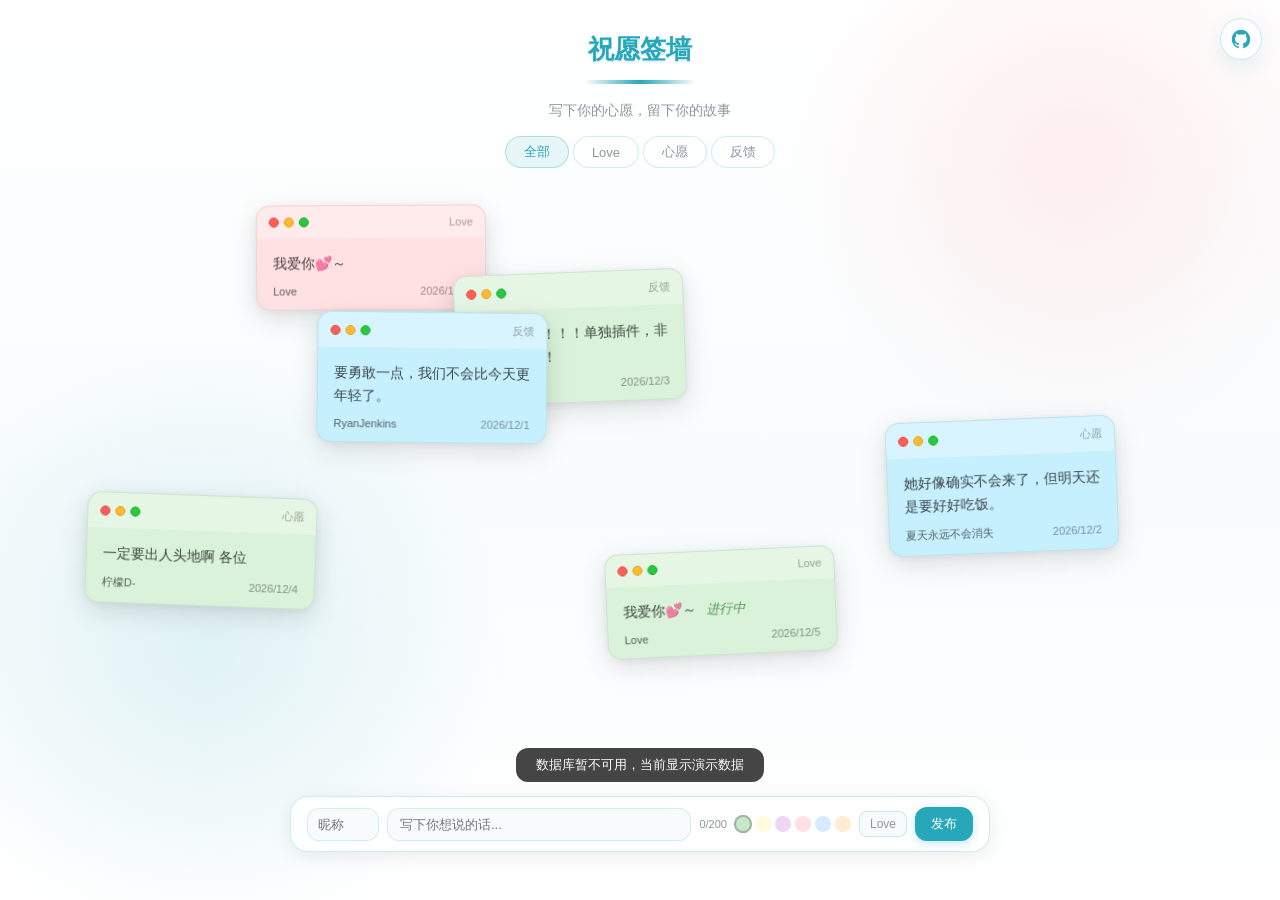
==== index.html @ f89e7c81 "improve docs and add source link" ====
<!DOCTYPE html>
<html lang="zh-CN">
<head>
  <meta charset="UTF-8">
  <meta name="viewport" content="width=device-width, initial-scale=1.0">
  <title>便签墙</title>
  <link rel="stylesheet" href="./styles.css">
</head>
<body>
  <a class="source-link" href="https://github.com/atangccc/Serenity-Grace" target="_blank" rel="noopener noreferrer" aria-label="查看参考源码 Serenity-Grace">
    <svg viewBox="0 0 24 24" aria-hidden="true">
      <path d="M12 2C6.48 2 2 6.58 2 12.25c0 4.52 2.87 8.35 6.84 9.71.5.1.68-.22.68-.49v-1.72c-2.78.62-3.37-1.37-3.37-1.37-.45-1.19-1.11-1.5-1.11-1.5-.91-.64.07-.63.07-.63 1.01.07 1.54 1.06 1.54 1.06.89 1.57 2.34 1.12 2.91.86.09-.67.35-1.12.63-1.38-2.22-.26-4.56-1.14-4.56-5.06 0-1.12.39-2.03 1.03-2.75-.1-.26-.45-1.31.1-2.72 0 0 .84-.28 2.75 1.05A9.33 9.33 0 0 1 12 6.96c.85 0 1.7.12 2.5.35 1.9-1.33 2.74-1.05 2.74-1.05.55 1.41.2 2.46.1 2.72.64.72 1.03 1.63 1.03 2.75 0 3.93-2.34 4.79-4.57 5.05.36.32.68.94.68 1.9v2.79c0 .27.18.59.69.49A10.13 10.13 0 0 0 22 12.25C22 6.58 17.52 2 12 2Z"/>
    </svg>
  </a>

  <main class="container">
    <header class="page-header">
      <h1 class="page-title">祝愿签墙</h1>
      <p class="page-desc">写下你的心愿，留下你的故事</p>
    </header>

    <div class="wish-tabs" id="wishTabs">
      <button class="wish-tab active" type="button" data-filter="all">全部</button>
      <button class="wish-tab" type="button" data-filter="love">Love</button>
      <button class="wish-tab" type="button" data-filter="wish">心愿</button>
      <button class="wish-tab" type="button" data-filter="feedback">反馈</button>
    </div>

    <section class="wish-board" id="wishBoard" aria-live="polite">
      <div class="wish-empty" id="wishEmpty">
        <h3>暂无便签</h3>
        <p>来贴第一张便签吧。</p>
      </div>
    </section>
  </main>

  <div class="wish-input-bar" id="wishInputBar">
    <input type="text" class="wish-input-nick" id="wishNick" placeholder="昵称" maxlength="20">
    <input type="text" class="wish-input-content" id="wishContent" placeholder="写下你想说的话..." maxlength="200">
    <span class="wish-char-counter" id="wishCharCounter">0/200</span>
    <div class="wish-colors" id="wishColorPicker" aria-label="颜色">
      <button class="wish-color-dot active" type="button" data-color="green" style="background:#c8e6c9" aria-label="绿色"></button>
      <button class="wish-color-dot" type="button" data-color="yellow" style="background:#fff9c4" aria-label="黄色"></button>
      <button class="wish-color-dot" type="button" data-color="purple" style="background:#e1bee7" aria-label="紫色"></button>
      <button class="wish-color-dot" type="button" data-color="pink" style="background:#ffcdd2" aria-label="粉色"></button>
      <button class="wish-color-dot" type="button" data-color="blue" style="background:#bbdefb" aria-label="蓝色"></button>
      <button class="wish-color-dot" type="button" data-color="orange" style="background:#ffe0b2" aria-label="橙色"></button>
    </div>
    <button class="wish-type-btn" id="wishTypeToggle" type="button">Love</button>
    <button class="wish-btn wish-btn-submit" id="wishSubmitBtn" type="button">发布</button>
  </div>

  <template id="wishCardTemplate">
    <article class="wish-card">
      <div class="wish-card-header">
        <div class="wish-dots">
          <span class="wish-dot red"></span>
          <span class="wish-dot yellow"></span>
          <span class="wish-dot green"></span>
        </div>
        <span class="wish-card-label"></span>
      </div>
      <div class="wish-card-body">
        <span class="wish-card-content"></span>
        <em class="wish-status-text"></em>
      </div>
      <div class="wish-card-done-note"></div>
      <img class="wish-card-done-img" alt="" loading="lazy">
      <div class="wish-card-ai"></div>
      <div class="wish-card-footer">
        <span class="wish-card-nick"></span>
        <span class="wish-card-date"></span>
      </div>
    </article>
  </template>

  <div class="wish-toast" id="wishToast"></div>
  <script src="./script.js"></script>
</body>
</html>
---- styles.css ----
:root {
  --header-height: 0px;
  --color-bg: #fff;
  --color-bg-soft: #f8fbfc;
  --color-bg-mute: #eef7f9;
  --color-text: #3f4b51;
  --color-text-muted: #8d979c;
  --color-border: rgba(42, 170, 188, 0.22);
  --color-accent: #27a8ba;
  --radius-md: 12px;
  --radius-lg: 18px;
  --radius-full: 999px;
  --space-4: 16px;
  --space-5: 20px;
  --space-8: 32px;
  font-family: "Microsoft YaHei", "PingFang SC", "Segoe UI", sans-serif;
}

* {
  box-sizing: border-box;
}

html,
body {
  min-height: 100%;
}

body {
  margin: 0;
  overflow: hidden;
  color: var(--color-text);
  background:
    radial-gradient(circle at 16% 72%, rgba(39, 168, 186, 0.13), transparent 24%),
    radial-gradient(circle at 84% 18%, rgba(255, 205, 210, 0.34), transparent 22%),
    linear-gradient(180deg, #ffffff 0%, #f8fcfd 54%, #ffffff 100%);
}

button,
input {
  font: inherit;
  letter-spacing: 0;
}

button {
  cursor: pointer;
}

.source-link {
  position: fixed;
  top: 18px;
  right: 18px;
  z-index: 120;
  width: 42px;
  height: 42px;
  display: grid;
  place-items: center;
  border: 1px solid rgba(42, 170, 188, 0.24);
  border-radius: 50%;
  background: rgba(255, 255, 255, 0.78);
  color: var(--color-accent);
  box-shadow: 0 8px 22px rgba(39, 168, 186, 0.12);
  backdrop-filter: blur(12px);
  transition: transform 0.2s ease, box-shadow 0.2s ease;
}

.source-link:hover {
  transform: translateY(-2px);
  box-shadow: 0 12px 28px rgba(39, 168, 186, 0.18);
}

.source-link svg {
  width: 22px;
  height: 22px;
  fill: currentColor;
}

.container {
  min-height: 100vh;
  padding-top: var(--space-8);
}

.page-header {
  margin-bottom: var(--space-4);
  text-align: center;
  pointer-events: none;
}

.page-title {
  margin: 0;
  color: var(--color-accent);
  font-size: 26px;
  font-weight: 800;
  line-height: 1.35;
  text-shadow: 0 2px 0 rgba(39, 168, 186, 0.13);
}

.page-title::after {
  content: "";
  display: block;
  width: 112px;
  height: 4px;
  margin: 13px auto 18px;
  border-radius: var(--radius-full);
  background: linear-gradient(90deg, transparent, var(--color-accent), transparent);
}

.page-desc {
  margin: 0;
  color: var(--color-text-muted);
  font-size: 14px;
}

.wish-tabs {
  display: flex;
  justify-content: center;
  gap: 4px;
  margin-bottom: var(--space-5);
  flex-wrap: wrap;
  position: relative;
  z-index: 20;
}

.wish-tab {
  padding: 6px 18px;
  border-radius: var(--radius-full);
  border: 1px solid var(--color-border);
  background: rgba(255, 255, 255, 0.64);
  color: var(--color-text-muted);
  font-size: 13px;
  font-weight: 500;
  transition: all 0.2s;
}

.wish-tab:hover {
  color: var(--color-text);
  background: var(--color-bg-soft);
}

.wish-tab.active {
  color: var(--color-accent);
  background: rgba(39, 168, 186, 0.1);
  border-color: rgba(39, 168, 186, 0.3);
}

.wish-board {
  position: relative;
  width: 100vw;
  height: calc(100vh - 220px);
  min-height: 430px;
  margin-left: calc(50% - 50vw);
  overflow: visible;
}

.wish-empty {
  position: absolute;
  inset: 0;
  display: none;
  flex-direction: column;
  align-items: center;
  justify-content: center;
  color: var(--color-text-muted);
  text-align: center;
  pointer-events: none;
}

.wish-empty h3 {
  margin: 0 0 8px;
  color: var(--color-text);
  font-size: 18px;
}

.wish-empty p {
  margin: 0;
  font-size: 14px;
}

.wish-card {
  --card-w: 230px;
  position: absolute;
  width: var(--card-w);
  border: 1px solid rgba(0, 0, 0, 0.06);
  border-radius: 14px;
  overflow: hidden;
  opacity: 0;
  box-shadow: 0 8px 28px rgba(0, 0, 0, 0.12), 0 2px 8px rgba(0, 0, 0, 0.06);
  transform-origin: center;
  transition: transform 0.35s cubic-bezier(0.25, 0.8, 0.25, 1), box-shadow 0.35s ease, opacity 0.4s ease;
  cursor: default;
  touch-action: none;
}

.wish-card:hover {
  z-index: 9000 !important;
  box-shadow: 0 14px 40px rgba(0, 0, 0, 0.18), 0 4px 12px rgba(0, 0, 0, 0.08);
}

.wish-card.dragging {
  z-index: 10000 !important;
  cursor: grabbing;
  transition: none;
  box-shadow: 0 22px 50px rgba(0, 0, 0, 0.25), 0 6px 16px rgba(0, 0, 0, 0.12);
}

@keyframes wishCardIn {
  from {
    opacity: 0;
    transform: scale(0.85) rotate(0deg);
  }

  to {
    opacity: 1;
  }
}

.wish-card-header {
  display: flex;
  align-items: center;
  padding: 10px 12px;
  background: rgba(255, 255, 255, 0.3);
  cursor: grab;
  user-select: none;
}

.wish-card.dragging .wish-card-header {
  cursor: grabbing;
}

.wish-dots {
  display: flex;
  gap: 5px;
}

.wish-dot {
  width: 10px;
  height: 10px;
  border-radius: 50%;
  border: 1px solid rgba(0, 0, 0, 0.08);
}

.wish-dot.red {
  background: #ff5f57;
  border-color: #e0443e;
}

.wish-dot.yellow {
  background: #febb2e;
  border-color: #dea123;
}

.wish-dot.green {
  background: #28c840;
  border-color: #1aab2c;
}

.wish-card-label {
  margin-left: auto;
  color: rgba(0, 0, 0, 0.35);
  font-size: 11px;
  font-weight: 500;
}

.wish-card-body {
  padding: 14px 16px 10px;
  color: rgba(0, 0, 0, 0.72);
  font-size: 14px;
  line-height: 1.65;
  word-break: break-word;
}

.wish-status-text {
  margin-left: 6px;
  color: var(--tag-color, #2e7d32);
  font-size: 13px;
  font-style: italic;
  font-weight: 500;
  letter-spacing: 0.02em;
  opacity: 0.78;
  white-space: nowrap;
}

.wish-status-text:empty {
  display: none;
}

.wish-card-done-note {
  display: none;
  margin: 4px 16px 8px;
  color: rgba(0, 0, 0, 0.55);
  font-size: 12px;
  font-style: italic;
}

.wish-card-done-note:not(:empty) {
  display: block;
}

.wish-card-done-img {
  display: none;
  width: calc(100% - 32px);
  max-height: 140px;
  margin: 6px 16px 0;
  border-radius: 8px;
  object-fit: cover;
}

.wish-card.has-image .wish-card-done-img {
  display: block;
}

.wish-card-ai {
  display: none;
  margin: 6px 16px 10px;
  padding-top: 8px;
  border-top: 1px solid rgba(0, 0, 0, 0.05);
  color: rgba(0, 0, 0, 0.55);
  font-size: 12px;
  font-style: italic;
  line-height: 1.55;
}

.wish-card-ai:not(:empty) {
  display: block;
}

.wish-card-ai::before {
  content: "AI ";
  color: #c4856a;
  font-size: 10px;
  font-style: normal;
  font-weight: 700;
}

.wish-card-footer {
  display: flex;
  align-items: center;
  justify-content: space-between;
  gap: 12px;
  padding: 0 16px 12px;
  color: rgba(0, 0, 0, 0.4);
  font-size: 11px;
}

.wish-card-nick {
  color: rgba(0, 0, 0, 0.6);
  font-weight: 500;
}

.wish-card[data-color="green"] {
  --tag-color: #2e7d32;
  background: rgb(217, 242, 217);
}

.wish-card[data-color="yellow"] {
  --tag-color: #f57f17;
  background: rgb(249, 247, 217);
}

.wish-card[data-color="purple"] {
  --tag-color: #7b1fa2;
  background: rgb(229, 215, 255);
}

.wish-card[data-color="pink"] {
  --tag-color: #c2185b;
  background: rgb(255, 224, 227);
}

.wish-card[data-color="blue"] {
  --tag-color: #1565c0;
  background: rgb(199, 240, 255);
}

.wish-card[data-color="orange"] {
  --tag-color: #e65100;
  background: rgb(255, 216, 168);
}

.wish-input-bar {
  position: fixed;
  z-index: 100;
  bottom: 48px;
  left: 50%;
  display: flex;
  align-items: center;
  gap: 8px;
  width: calc(100% - 32px);
  max-width: 700px;
  padding: 10px 16px;
  border: 1px solid var(--color-border);
  border-radius: var(--radius-lg);
  background: rgba(255, 255, 255, 0.86);
  box-shadow: 0 4px 20px rgba(0, 0, 0, 0.08);
  transform: translateX(-50%);
  backdrop-filter: blur(14px);
}

.wish-input-bar:focus-within {
  box-shadow: 0 6px 28px rgba(0, 0, 0, 0.12);
}

.wish-input-nick,
.wish-input-content {
  border: 1px solid rgba(42, 170, 188, 0.18);
  border-radius: var(--radius-md);
  outline: none;
  background: var(--color-bg-soft);
  color: var(--color-text);
  font-size: 13px;
  transition: border-color 0.2s;
}

.wish-input-nick {
  width: 72px;
  flex-shrink: 0;
  padding: 8px 10px;
}

.wish-input-content {
  min-width: 0;
  flex: 1;
  padding: 8px 12px;
}

.wish-input-nick:focus,
.wish-input-content:focus {
  border-color: var(--color-accent);
}

.wish-char-counter {
  flex-shrink: 0;
  color: var(--color-text-muted);
  font-size: 11px;
  white-space: nowrap;
}

.wish-colors {
  display: flex;
  flex-shrink: 0;
  gap: 4px;
}

.wish-color-dot {
  width: 16px;
  height: 16px;
  padding: 0;
  border: 2px solid transparent;
  border-radius: 50%;
  opacity: 0.6;
  transition: all 0.2s;
}

.wish-color-dot:hover,
.wish-color-dot.active {
  border-color: rgba(0, 0, 0, 0.2);
  opacity: 1;
  transform: scale(1.15);
}

.wish-type-btn {
  flex-shrink: 0;
  padding: 5px 10px;
  border: 1px solid var(--color-border);
  border-radius: 8px;
  background: var(--color-bg-soft);
  color: var(--color-text-muted);
  font-size: 12px;
  font-weight: 500;
  white-space: nowrap;
  transition: all 0.2s;
}

.wish-type-btn:hover {
  background: var(--color-bg-mute);
}

.wish-btn {
  flex-shrink: 0;
  padding: 8px 16px;
  border: 0;
  border-radius: var(--radius-md);
  color: #fff;
  font-size: 13px;
  font-weight: 500;
  white-space: nowrap;
  transition: all 0.2s;
}

.wish-btn-submit {
  background: var(--color-accent);
  box-shadow: 0 2px 8px rgba(39, 168, 186, 0.3);
}

.wish-btn-submit:hover {
  opacity: 0.85;
  transform: translateY(-1px);
}

.wish-toast {
  position: fixed;
  z-index: 200;
  bottom: 118px;
  left: 50%;
  padding: 8px 20px;
  border-radius: var(--radius-md);
  background: rgba(44, 44, 44, 0.88);
  color: #fff;
  font-size: 13px;
  opacity: 0;
  pointer-events: none;
  transform: translateX(-50%) translateY(10px);
  transition: all 0.35s;
  backdrop-filter: blur(10px);
}

.wish-toast.show {
  opacity: 1;
  transform: translateX(-50%) translateY(0);
}

@media (max-width: 768px) {
  body {
    overflow: auto;
  }

  .container {
    padding-top: 18px;
  }

  .source-link {
    top: 12px;
    right: 12px;
    width: 38px;
    height: 38px;
  }

  .page-title {
    font-size: 22px;
  }

  .wish-board {
    height: calc(100vh - 198px);
    min-height: 360px;
    overflow: hidden;
  }

  .wish-card {
    --card-w: 150px;
  }

  .wish-card-body {
    padding: 8px 10px 6px;
    font-size: 12px;
    line-height: 1.5;
  }

  .wish-card-header {
    padding: 6px 8px;
  }

  .wish-dot {
    width: 7px;
    height: 7px;
  }

  .wish-card-label,
  .wish-card-footer {
    font-size: 9px;
  }

  .wish-card-footer {
    padding: 0 10px 8px;
  }

  .wish-input-bar {
    right: 8px;
    bottom: 8px;
    left: 8px;
    width: auto;
    max-width: none;
    flex-wrap: wrap;
    gap: 6px;
    padding: 8px;
    transform: none;
  }

  .wish-input-nick {
    width: 52px;
    padding: 6px;
    font-size: 11px;
  }

  .wish-input-content {
    padding: 6px 8px;
    font-size: 11px;
  }

  .wish-colors {
    order: 10;
    width: 100%;
    justify-content: center;
  }

  .wish-type-btn,
  .wish-btn {
    padding: 6px 10px;
    font-size: 11px;
  }

}

@media (max-width: 480px) {
  .wish-card {
    --card-w: 124px;
  }

  .wish-card-body {
    padding: 6px 8px 4px;
    font-size: 11px;
  }

  .wish-card-header {
    padding: 5px 6px;
  }

  .wish-dot {
    width: 6px;
    height: 6px;
  }
}
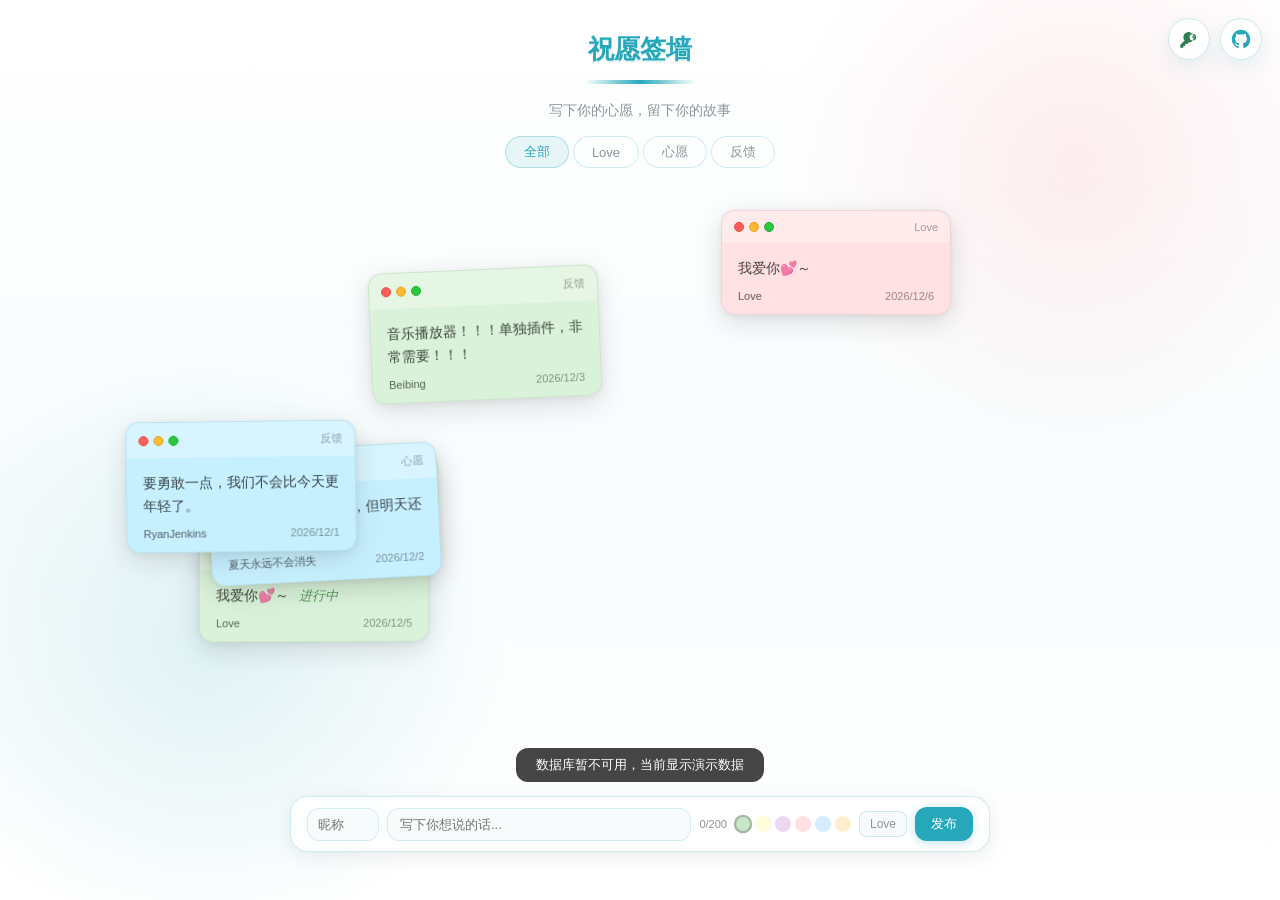
==== commit ddac2037: "align admin style and docs" ====
--- a/index.html
+++ b/index.html
@@ -7,11 +7,18 @@
   <link rel="stylesheet" href="./styles.css">
 </head>
 <body>
-  <a class="source-link" href="https://github.com/atangccc/Serenity-Grace" target="_blank" rel="noopener noreferrer" aria-label="查看参考源码 Serenity-Grace">
-    <svg viewBox="0 0 24 24" aria-hidden="true">
-      <path d="M12 2C6.48 2 2 6.58 2 12.25c0 4.52 2.87 8.35 6.84 9.71.5.1.68-.22.68-.49v-1.72c-2.78.62-3.37-1.37-3.37-1.37-.45-1.19-1.11-1.5-1.11-1.5-.91-.64.07-.63.07-.63 1.01.07 1.54 1.06 1.54 1.06.89 1.57 2.34 1.12 2.91.86.09-.67.35-1.12.63-1.38-2.22-.26-4.56-1.14-4.56-5.06 0-1.12.39-2.03 1.03-2.75-.1-.26-.45-1.31.1-2.72 0 0 .84-.28 2.75 1.05A9.33 9.33 0 0 1 12 6.96c.85 0 1.7.12 2.5.35 1.9-1.33 2.74-1.05 2.74-1.05.55 1.41.2 2.46.1 2.72.64.72 1.03 1.63 1.03 2.75 0 3.93-2.34 4.79-4.57 5.05.36.32.68.94.68 1.9v2.79c0 .27.18.59.69.49A10.13 10.13 0 0 0 22 12.25C22 6.58 17.52 2 12 2Z"/>
-    </svg>
-  </a>
+  <nav class="floating-links" aria-label="页面链接">
+    <a class="floating-link admin-link" href="./admin.html" aria-label="进入后台管理">
+      <svg viewBox="0 0 24 24" aria-hidden="true">
+        <path d="M7.5 14.25a5.75 5.75 0 1 1 4.07 1.68l-1.63 1.63H7.88v2.06H5.82v2.06H2.5v-3.32l5-5Zm8.75-.75a3.5 3.5 0 1 0 0-7 3.5 3.5 0 0 0 0 7Zm1.35-4.85a1.25 1.25 0 1 1-1.77 1.77 1.25 1.25 0 0 1 1.77-1.77Z"/>
+      </svg>
+    </a>
+    <a class="floating-link source-link" href="https://github.com/xiaoyanblog/wishwall2.0" target="_blank" rel="noopener noreferrer" aria-label="查看本项目源码">
+      <svg viewBox="0 0 24 24" aria-hidden="true">
+        <path d="M12 2C6.48 2 2 6.58 2 12.25c0 4.52 2.87 8.35 6.84 9.71.5.1.68-.22.68-.49v-1.72c-2.78.62-3.37-1.37-3.37-1.37-.45-1.19-1.11-1.5-1.11-1.5-.91-.64.07-.63.07-.63 1.01.07 1.54 1.06 1.54 1.06.89 1.57 2.34 1.12 2.91.86.09-.67.35-1.12.63-1.38-2.22-.26-4.56-1.14-4.56-5.06 0-1.12.39-2.03 1.03-2.75-.1-.26-.45-1.31.1-2.72 0 0 .84-.28 2.75 1.05A9.33 9.33 0 0 1 12 6.96c.85 0 1.7.12 2.5.35 1.9-1.33 2.74-1.05 2.74-1.05.55 1.41.2 2.46.1 2.72.64.72 1.03 1.63 1.03 2.75 0 3.93-2.34 4.79-4.57 5.05.36.32.68.94.68 1.9v2.79c0 .27.18.59.69.49A10.13 10.13 0 0 0 22 12.25C22 6.58 17.52 2 12 2Z"/>
+      </svg>
+    </a>
+  </nav>
 
   <main class="container">
     <header class="page-header">
--- a/styles.css
+++ b/styles.css
@@ -45,11 +45,16 @@
   cursor: pointer;
 }
 
-.source-link {
+.floating-links {
   position: fixed;
   top: 18px;
   right: 18px;
   z-index: 120;
+  display: flex;
+  gap: 10px;
+}
+
+.floating-link {
   width: 42px;
   height: 42px;
   display: grid;
@@ -63,15 +68,19 @@
   transition: transform 0.2s ease, box-shadow 0.2s ease;
 }
 
-.source-link:hover {
+.floating-link:hover {
   transform: translateY(-2px);
   box-shadow: 0 12px 28px rgba(39, 168, 186, 0.18);
 }
 
-.source-link svg {
+.floating-link svg {
   width: 22px;
   height: 22px;
   fill: currentColor;
+}
+
+.admin-link {
+  color: #2f7d53;
 }
 
 .container {
@@ -526,9 +535,13 @@
     padding-top: 18px;
   }
 
-  .source-link {
+  .floating-links {
     top: 12px;
     right: 12px;
+    gap: 8px;
+  }
+
+  .floating-link {
     width: 38px;
     height: 38px;
   }
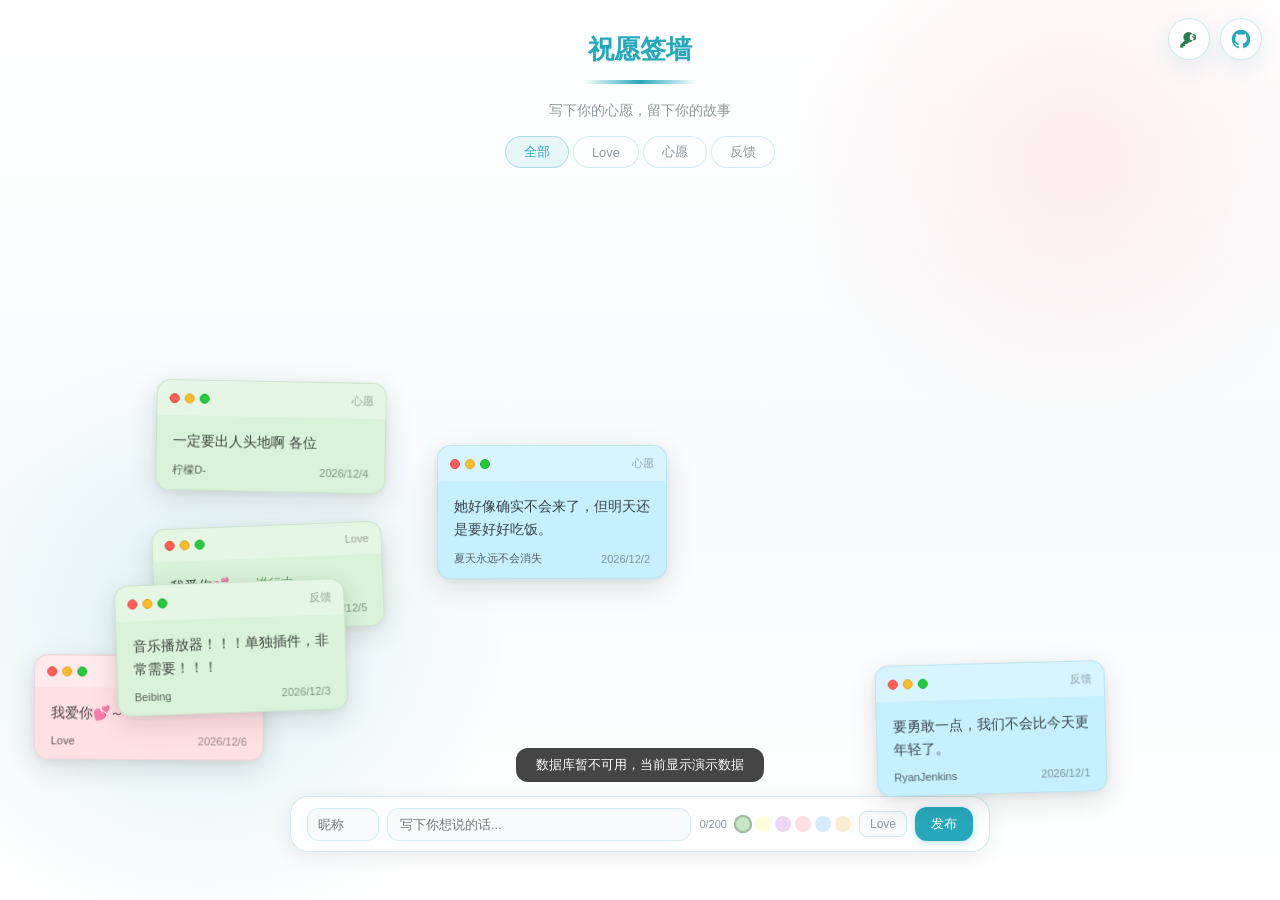
==== commit 1fc9bfdd: "add security management settings" ====
--- a/index.html
+++ b/index.html
@@ -44,6 +44,7 @@
   <div class="wish-input-bar" id="wishInputBar">
     <input type="text" class="wish-input-nick" id="wishNick" placeholder="昵称" maxlength="20">
     <input type="text" class="wish-input-content" id="wishContent" placeholder="写下你想说的话..." maxlength="200">
+    <input type="text" class="wish-captcha-token" id="wishCaptchaToken" placeholder="验证码 Token" autocomplete="off" hidden>
     <span class="wish-char-counter" id="wishCharCounter">0/200</span>
     <div class="wish-colors" id="wishColorPicker" aria-label="颜色">
       <button class="wish-color-dot active" type="button" data-color="green" style="background:#c8e6c9" aria-label="绿色"></button>
@@ -55,6 +56,7 @@
     </div>
     <button class="wish-type-btn" id="wishTypeToggle" type="button">Love</button>
     <button class="wish-btn wish-btn-submit" id="wishSubmitBtn" type="button">发布</button>
+    <p class="wish-security-hint" id="wishSecurityHint" hidden></p>
   </div>
 
   <template id="wishCardTemplate">
--- a/styles.css
+++ b/styles.css
@@ -408,7 +408,8 @@
 }
 
 .wish-input-nick,
-.wish-input-content {
+.wish-input-content,
+.wish-captcha-token {
   border: 1px solid rgba(42, 170, 188, 0.18);
   border-radius: var(--radius-md);
   outline: none;
@@ -430,8 +431,15 @@
   padding: 8px 12px;
 }
 
+.wish-captcha-token {
+  width: 136px;
+  flex-shrink: 0;
+  padding: 8px 10px;
+}
+
 .wish-input-nick:focus,
-.wish-input-content:focus {
+.wish-input-content:focus,
+.wish-captcha-token:focus {
   border-color: var(--color-accent);
 }
 
@@ -502,6 +510,15 @@
 .wish-btn-submit:hover {
   opacity: 0.85;
   transform: translateY(-1px);
+}
+
+.wish-security-hint {
+  order: 20;
+  width: 100%;
+  margin: 0;
+  color: var(--color-text-muted);
+  font-size: 11px;
+  text-align: center;
 }
 
 .wish-toast {
@@ -607,6 +624,12 @@
     font-size: 11px;
   }
 
+  .wish-captcha-token {
+    width: 100%;
+    padding: 6px 8px;
+    font-size: 11px;
+  }
+
   .wish-colors {
     order: 10;
     width: 100%;
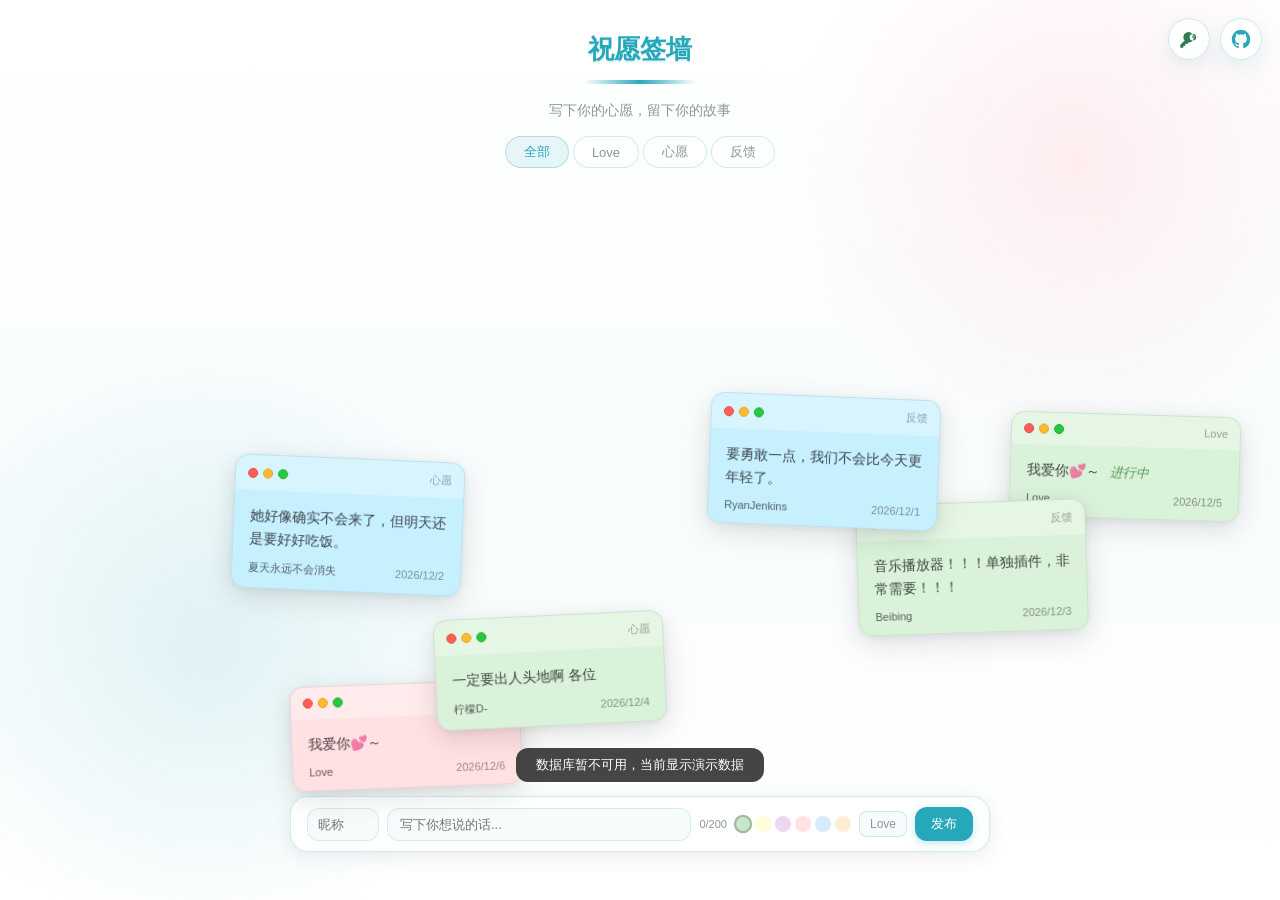
==== commit 109ca0f8: "show hcaptcha on submit" ====
--- a/index.html
+++ b/index.html
@@ -44,7 +44,6 @@
   <div class="wish-input-bar" id="wishInputBar">
     <input type="text" class="wish-input-nick" id="wishNick" placeholder="昵称" maxlength="20">
     <input type="text" class="wish-input-content" id="wishContent" placeholder="写下你想说的话..." maxlength="200">
-    <input type="text" class="wish-captcha-token" id="wishCaptchaToken" placeholder="验证码 Token" autocomplete="off" hidden>
     <span class="wish-char-counter" id="wishCharCounter">0/200</span>
     <div class="wish-colors" id="wishColorPicker" aria-label="颜色">
       <button class="wish-color-dot active" type="button" data-color="green" style="background:#c8e6c9" aria-label="绿色"></button>
@@ -57,6 +56,16 @@
     <button class="wish-type-btn" id="wishTypeToggle" type="button">Love</button>
     <button class="wish-btn wish-btn-submit" id="wishSubmitBtn" type="button">发布</button>
     <p class="wish-security-hint" id="wishSecurityHint" hidden></p>
+  </div>
+
+  <div class="captcha-dialog" id="captchaDialog" hidden>
+    <div class="captcha-card">
+      <button class="captcha-close" id="captchaCloseBtn" type="button" aria-label="关闭验证码">×</button>
+      <p class="eyebrow">Verification</p>
+      <h2>完成验证码后发布</h2>
+      <p id="captchaDialogHint">为了防止刷屏，请先完成验证。</p>
+      <div class="captcha-widget" id="captchaWidget"></div>
+    </div>
   </div>
 
   <template id="wishCardTemplate">
--- a/styles.css
+++ b/styles.css
@@ -391,6 +391,7 @@
   left: 50%;
   display: flex;
   align-items: center;
+  flex-wrap: wrap;
   gap: 8px;
   width: calc(100% - 32px);
   max-width: 700px;
@@ -408,8 +409,7 @@
 }
 
 .wish-input-nick,
-.wish-input-content,
-.wish-captcha-token {
+.wish-input-content {
   border: 1px solid rgba(42, 170, 188, 0.18);
   border-radius: var(--radius-md);
   outline: none;
@@ -427,19 +427,12 @@
 
 .wish-input-content {
   min-width: 0;
-  flex: 1;
+  flex: 1 1 220px;
   padding: 8px 12px;
 }
 
-.wish-captcha-token {
-  width: 136px;
-  flex-shrink: 0;
-  padding: 8px 10px;
-}
-
 .wish-input-nick:focus,
-.wish-input-content:focus,
-.wish-captcha-token:focus {
+.wish-input-content:focus {
   border-color: var(--color-accent);
 }
 
@@ -514,8 +507,9 @@
 
 .wish-security-hint {
   order: 20;
+  flex: 0 0 100%;
   width: 100%;
-  margin: 0;
+  margin: 2px 0 0;
   color: var(--color-text-muted);
   font-size: 11px;
   text-align: center;
@@ -543,6 +537,74 @@
   transform: translateX(-50%) translateY(0);
 }
 
+.captcha-dialog {
+  position: fixed;
+  inset: 0;
+  z-index: 300;
+  display: grid;
+  place-items: center;
+  padding: 20px;
+  background: rgba(248, 252, 253, 0.62);
+  backdrop-filter: blur(10px);
+}
+
+.captcha-dialog[hidden] {
+  display: none;
+}
+
+.captcha-card {
+  position: relative;
+  width: min(420px, 100%);
+  padding: 24px;
+  border: 1px solid var(--color-border);
+  border-radius: 22px;
+  background: rgba(255, 255, 255, 0.94);
+  box-shadow: 0 18px 58px rgba(39, 168, 186, 0.18), 0 8px 24px rgba(0, 0, 0, 0.08);
+  text-align: center;
+}
+
+.captcha-card .eyebrow {
+  margin: 0 0 8px;
+  color: var(--color-accent);
+  font-size: 12px;
+  font-weight: 800;
+  letter-spacing: 0.16em;
+  text-transform: uppercase;
+}
+
+.captcha-card h2 {
+  margin: 0 0 10px;
+  color: var(--color-accent);
+  font-size: 24px;
+}
+
+.captcha-card p {
+  margin: 0 0 18px;
+  color: var(--color-text-muted);
+  font-size: 14px;
+  line-height: 1.7;
+}
+
+.captcha-widget {
+  display: flex;
+  justify-content: center;
+  min-height: 78px;
+}
+
+.captcha-close {
+  position: absolute;
+  top: 12px;
+  right: 12px;
+  width: 32px;
+  height: 32px;
+  border: 1px solid rgba(42, 170, 188, 0.22);
+  border-radius: 50%;
+  background: var(--color-bg-soft);
+  color: var(--color-text-muted);
+  font-size: 20px;
+  line-height: 1;
+}
+
 @media (max-width: 768px) {
   body {
     overflow: auto;
@@ -624,12 +686,6 @@
     font-size: 11px;
   }
 
-  .wish-captcha-token {
-    width: 100%;
-    padding: 6px 8px;
-    font-size: 11px;
-  }
-
   .wish-colors {
     order: 10;
     width: 100%;
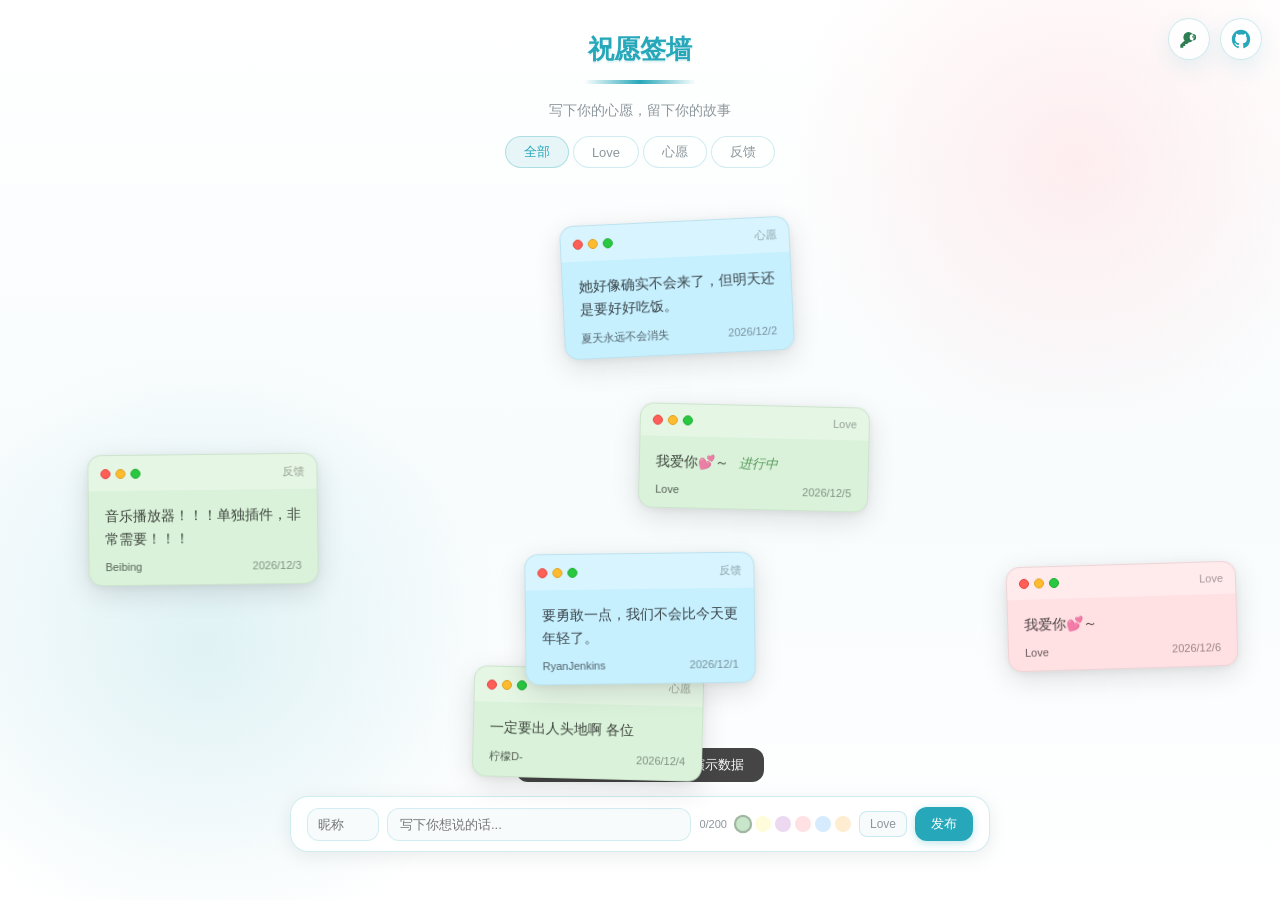
==== commit 86ae51b3: "fix hcaptcha verification flow" ====
--- a/index.html
+++ b/index.html
@@ -55,7 +55,6 @@
     </div>
     <button class="wish-type-btn" id="wishTypeToggle" type="button">Love</button>
     <button class="wish-btn wish-btn-submit" id="wishSubmitBtn" type="button">发布</button>
-    <p class="wish-security-hint" id="wishSecurityHint" hidden></p>
   </div>
 
   <div class="captcha-dialog" id="captchaDialog" hidden>
@@ -64,6 +63,7 @@
       <p class="eyebrow">Verification</p>
       <h2>完成验证码后发布</h2>
       <p id="captchaDialogHint">为了防止刷屏，请先完成验证。</p>
+      <p class="captcha-limit-hint" id="captchaLimitHint" hidden></p>
       <div class="captcha-widget" id="captchaWidget"></div>
     </div>
   </div>
--- a/styles.css
+++ b/styles.css
@@ -505,16 +505,6 @@
   transform: translateY(-1px);
 }
 
-.wish-security-hint {
-  order: 20;
-  flex: 0 0 100%;
-  width: 100%;
-  margin: 2px 0 0;
-  color: var(--color-text-muted);
-  font-size: 11px;
-  text-align: center;
-}
-
 .wish-toast {
   position: fixed;
   z-index: 200;
@@ -585,6 +575,11 @@
   line-height: 1.7;
 }
 
+.captcha-card .captcha-limit-hint {
+  margin-top: -8px;
+  font-size: 12px;
+}
+
 .captcha-widget {
   display: flex;
   justify-content: center;
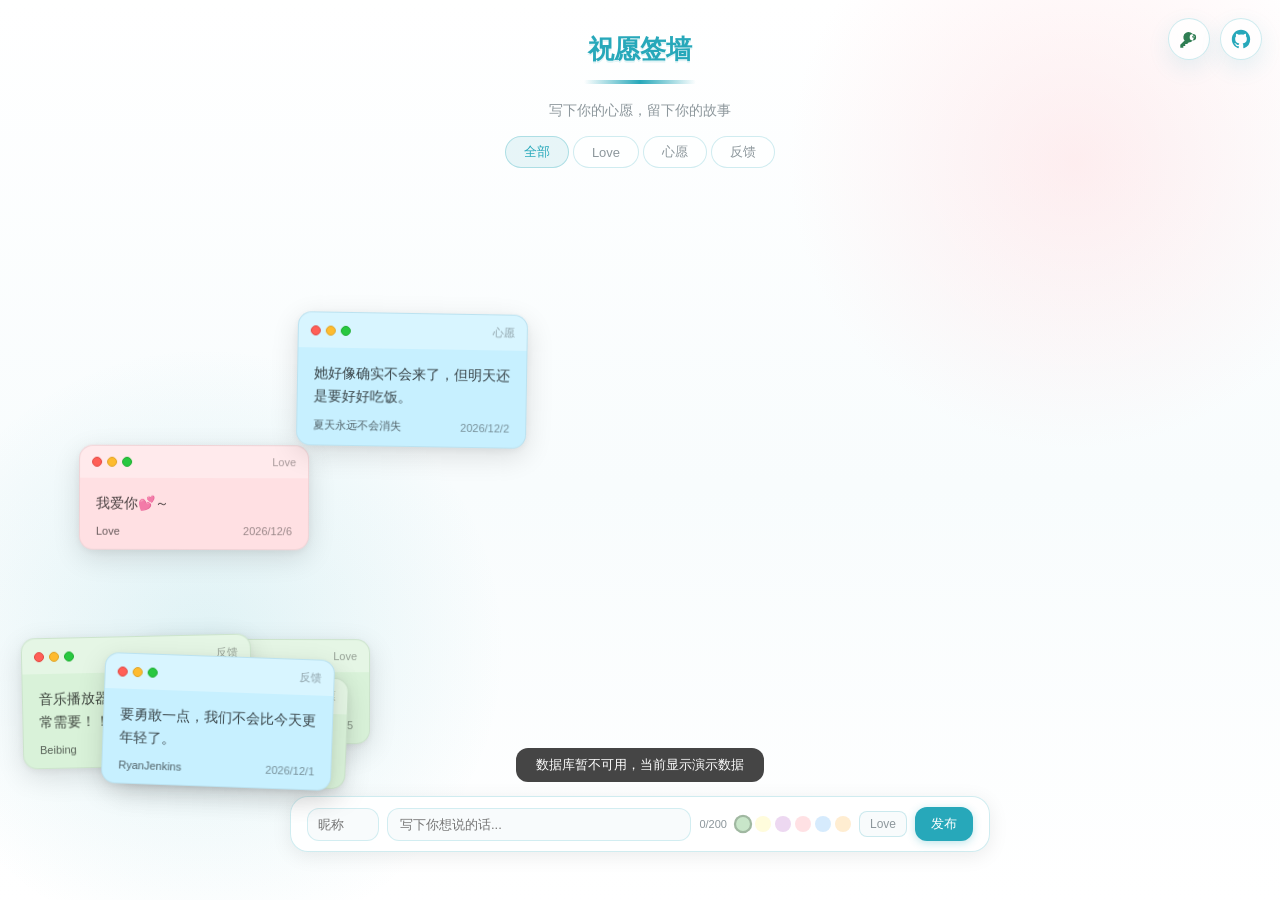
==== commit 4b232488: "prepare wish wall 3.0" ====
--- a/index.html
+++ b/index.html
@@ -83,7 +83,10 @@
         <em class="wish-status-text"></em>
       </div>
       <div class="wish-card-done-note"></div>
-      <img class="wish-card-done-img" alt="" loading="lazy">
+      <div class="wish-card-image-frame">
+        <span class="wish-card-image-spinner" aria-hidden="true"></span>
+        <img class="wish-card-done-img" alt="" loading="lazy" decoding="async">
+      </div>
       <div class="wish-card-ai"></div>
       <div class="wish-card-footer">
         <span class="wish-card-nick"></span>
--- a/styles.css
+++ b/styles.css
@@ -303,17 +303,59 @@
   display: block;
 }
 
-.wish-card-done-img {
+.wish-card-image-frame {
   display: none;
+  position: relative;
   width: calc(100% - 32px);
-  max-height: 140px;
+  height: 140px;
   margin: 6px 16px 0;
   border-radius: 8px;
+  overflow: hidden;
+  background: rgba(255, 255, 255, 0.36);
+}
+
+.wish-card.has-image .wish-card-image-frame {
+  display: grid;
+  place-items: center;
+}
+
+.wish-card-done-img {
+  display: block;
+  width: 100%;
+  height: 100%;
   object-fit: cover;
-}
-
-.wish-card.has-image .wish-card-done-img {
-  display: block;
+  opacity: 0;
+  transition: opacity 0.24s ease;
+}
+
+.wish-card.image-loaded .wish-card-done-img {
+  opacity: 1;
+}
+
+.wish-card-image-spinner {
+  position: absolute;
+  z-index: 1;
+  width: 24px;
+  height: 24px;
+  border: 3px solid rgba(39, 168, 186, 0.18);
+  border-top-color: rgba(39, 168, 186, 0.78);
+  border-radius: 50%;
+  animation: wishImageSpin 0.8s linear infinite;
+}
+
+.wish-card.image-loaded .wish-card-image-spinner,
+.wish-card.image-error .wish-card-image-spinner {
+  display: none;
+}
+
+.wish-card.image-error .wish-card-image-frame {
+  display: none;
+}
+
+@keyframes wishImageSpin {
+  to {
+    transform: rotate(360deg);
+  }
 }
 
 .wish-card-ai {
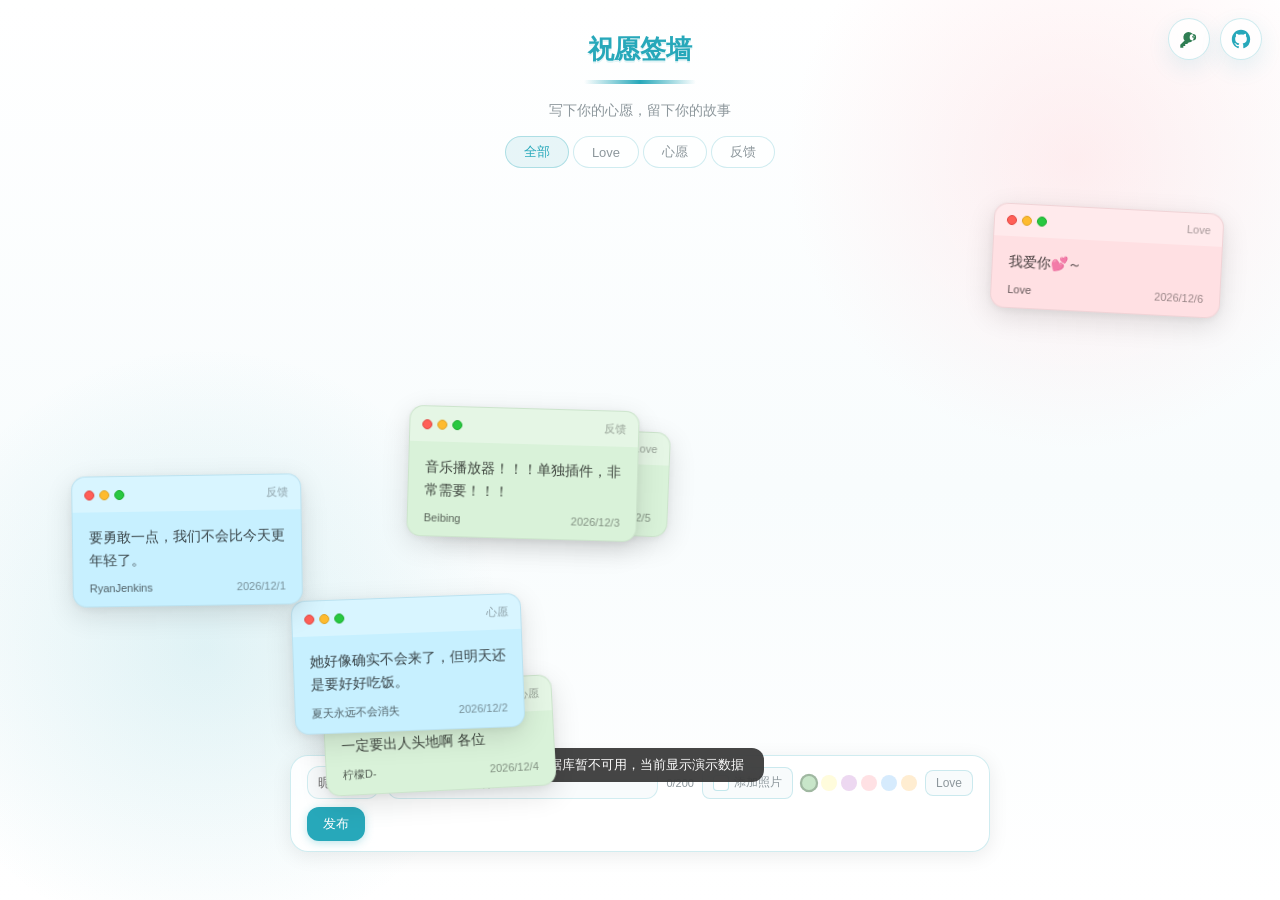
==== commit d157f0a8: "allow visitor image urls" ====
--- a/index.html
+++ b/index.html
@@ -13,7 +13,7 @@
         <path d="M7.5 14.25a5.75 5.75 0 1 1 4.07 1.68l-1.63 1.63H7.88v2.06H5.82v2.06H2.5v-3.32l5-5Zm8.75-.75a3.5 3.5 0 1 0 0-7 3.5 3.5 0 0 0 0 7Zm1.35-4.85a1.25 1.25 0 1 1-1.77 1.77 1.25 1.25 0 0 1 1.77-1.77Z"/>
       </svg>
     </a>
-    <a class="floating-link source-link" href="https://github.com/xiaoyanblog/wishwall2.0" target="_blank" rel="noopener noreferrer" aria-label="查看本项目源码">
+    <a class="floating-link source-link" href="https://github.com/xiaoyanblog/wishwall3.0" target="_blank" rel="noopener noreferrer" aria-label="查看本项目源码">
       <svg viewBox="0 0 24 24" aria-hidden="true">
         <path d="M12 2C6.48 2 2 6.58 2 12.25c0 4.52 2.87 8.35 6.84 9.71.5.1.68-.22.68-.49v-1.72c-2.78.62-3.37-1.37-3.37-1.37-.45-1.19-1.11-1.5-1.11-1.5-.91-.64.07-.63.07-.63 1.01.07 1.54 1.06 1.54 1.06.89 1.57 2.34 1.12 2.91.86.09-.67.35-1.12.63-1.38-2.22-.26-4.56-1.14-4.56-5.06 0-1.12.39-2.03 1.03-2.75-.1-.26-.45-1.31.1-2.72 0 0 .84-.28 2.75 1.05A9.33 9.33 0 0 1 12 6.96c.85 0 1.7.12 2.5.35 1.9-1.33 2.74-1.05 2.74-1.05.55 1.41.2 2.46.1 2.72.64.72 1.03 1.63 1.03 2.75 0 3.93-2.34 4.79-4.57 5.05.36.32.68.94.68 1.9v2.79c0 .27.18.59.69.49A10.13 10.13 0 0 0 22 12.25C22 6.58 17.52 2 12 2Z"/>
       </svg>
@@ -45,6 +45,12 @@
     <input type="text" class="wish-input-nick" id="wishNick" placeholder="昵称" maxlength="20">
     <input type="text" class="wish-input-content" id="wishContent" placeholder="写下你想说的话..." maxlength="200">
     <span class="wish-char-counter" id="wishCharCounter">0/200</span>
+    <label class="wish-image-toggle">
+      <input id="wishImageToggle" type="checkbox">
+      <span aria-hidden="true">√</span>
+      添加照片
+    </label>
+    <input type="url" class="wish-input-image" id="wishImageUrl" placeholder="图片 URL / 图床地址" maxlength="500" hidden>
     <div class="wish-colors" id="wishColorPicker" aria-label="颜色">
       <button class="wish-color-dot active" type="button" data-color="green" style="background:#c8e6c9" aria-label="绿色"></button>
       <button class="wish-color-dot" type="button" data-color="yellow" style="background:#fff9c4" aria-label="黄色"></button>
--- a/styles.css
+++ b/styles.css
@@ -451,7 +451,8 @@
 }
 
 .wish-input-nick,
-.wish-input-content {
+.wish-input-content,
+.wish-input-image {
   border: 1px solid rgba(42, 170, 188, 0.18);
   border-radius: var(--radius-md);
   outline: none;
@@ -474,8 +475,62 @@
 }
 
 .wish-input-nick:focus,
-.wish-input-content:focus {
+.wish-input-content:focus,
+.wish-input-image:focus {
   border-color: var(--color-accent);
+}
+
+.wish-input-image {
+  flex: 1 1 180px;
+  min-width: 160px;
+  padding: 8px 12px;
+  font-size: 13px;
+}
+
+.wish-input-image[hidden] {
+  display: none;
+}
+
+.wish-image-toggle {
+  display: inline-flex;
+  align-items: center;
+  gap: 5px;
+  flex-shrink: 0;
+  min-height: 32px;
+  padding: 5px 10px;
+  border: 1px solid var(--color-border);
+  border-radius: 8px;
+  background: var(--color-bg-soft);
+  color: var(--color-text-muted);
+  font-size: 12px;
+  font-weight: 500;
+  cursor: pointer;
+  user-select: none;
+}
+
+.wish-image-toggle input {
+  position: absolute;
+  opacity: 0;
+  pointer-events: none;
+}
+
+.wish-image-toggle span {
+  display: grid;
+  place-items: center;
+  width: 16px;
+  height: 16px;
+  border: 1px solid rgba(42, 170, 188, 0.28);
+  border-radius: 4px;
+  color: transparent;
+  background: #fff;
+  font-size: 11px;
+  line-height: 1;
+}
+
+.wish-image-toggle input:checked + span {
+  border-color: var(--color-accent);
+  background: var(--color-accent);
+  color: #fff;
 }
 
 .wish-char-counter {
@@ -723,6 +778,20 @@
     font-size: 11px;
   }
 
+  .wish-input-image {
+    order: 9;
+    flex-basis: 100%;
+    min-width: 0;
+    padding: 6px 8px;
+    font-size: 11px;
+  }
+
+  .wish-image-toggle {
+    min-height: 30px;
+    padding: 5px 8px;
+    font-size: 11px;
+  }
+
   .wish-colors {
     order: 10;
     width: 100%;
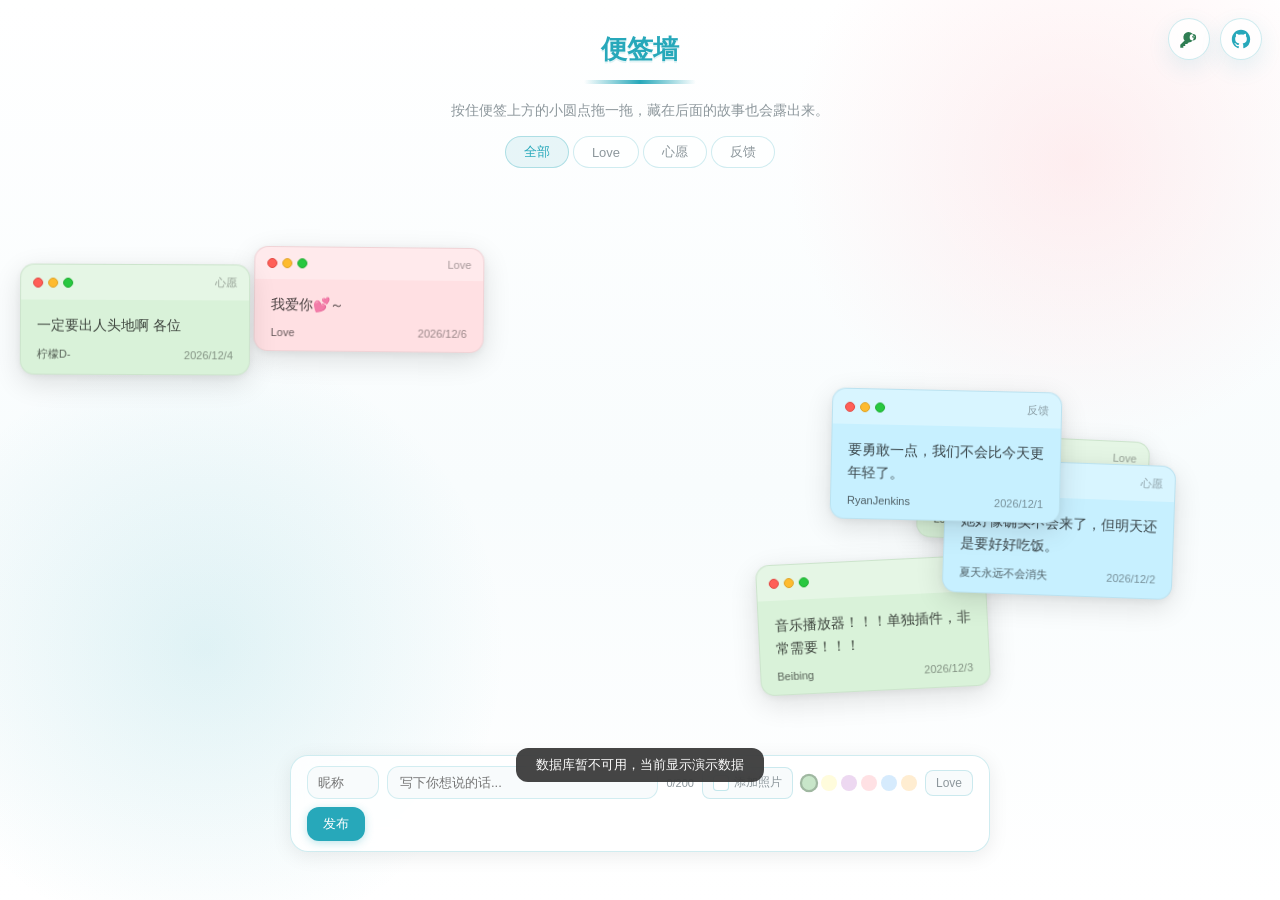
==== commit bc1a6f84: "update front page wording" ====
--- a/index.html
+++ b/index.html
@@ -22,8 +22,8 @@
 
   <main class="container">
     <header class="page-header">
-      <h1 class="page-title">祝愿签墙</h1>
-      <p class="page-desc">写下你的心愿，留下你的故事</p>
+      <h1 class="page-title">便签墙</h1>
+      <p class="page-desc">按住便签上方的小圆点拖一拖，藏在后面的故事也会露出来。</p>
     </header>
 
     <div class="wish-tabs" id="wishTabs">
--- a/styles.css
+++ b/styles.css
@@ -13,6 +13,7 @@
   --space-4: 16px;
   --space-5: 20px;
   --space-8: 32px;
+  --keyboard-offset: 0px;
   font-family: "Microsoft YaHei", "PingFang SC", "Segoe UI", sans-serif;
 }
 
@@ -185,6 +186,7 @@
 
 .wish-card {
   --card-w: 230px;
+  --wish-image-ratio: 16 / 9;
   position: absolute;
   width: var(--card-w);
   border: 1px solid rgba(0, 0, 0, 0.06);
@@ -307,29 +309,48 @@
   display: none;
   position: relative;
   width: calc(100% - 32px);
-  height: 140px;
+  aspect-ratio: var(--wish-image-ratio);
   margin: 6px 16px 0;
+  padding: 4px;
   border-radius: 8px;
   overflow: hidden;
-  background: rgba(255, 255, 255, 0.36);
+  background: rgba(255, 255, 255, 0.42);
 }
 
 .wish-card.has-image .wish-card-image-frame {
   display: grid;
   place-items: center;
+}
+
+.wish-card.image-loading .wish-card-image-frame {
+  height: 140px;
+  aspect-ratio: auto;
 }
 
 .wish-card-done-img {
   display: block;
   width: 100%;
   height: 100%;
-  object-fit: cover;
+  border-radius: 6px;
+  object-fit: contain;
   opacity: 0;
   transition: opacity 0.24s ease;
 }
 
 .wish-card.image-loaded .wish-card-done-img {
   opacity: 1;
+}
+
+.wish-card.image-landscape {
+  --card-w: 320px;
+}
+
+.wish-card.image-portrait {
+  --card-w: 230px;
+}
+
+.wish-card.image-square {
+  --card-w: 260px;
 }
 
 .wish-card-image-spinner {
@@ -704,6 +725,7 @@
 
   .container {
     padding-top: 18px;
+    padding-bottom: 124px;
   }
 
   .floating-links {
@@ -722,13 +744,25 @@
   }
 
   .wish-board {
-    height: calc(100vh - 198px);
+    height: calc(100vh - 246px - var(--keyboard-offset));
     min-height: 360px;
     overflow: hidden;
   }
 
   .wish-card {
     --card-w: 150px;
+  }
+
+  .wish-card.image-landscape {
+    --card-w: 220px;
+  }
+
+  .wish-card.image-portrait {
+    --card-w: 156px;
+  }
+
+  .wish-card.image-square {
+    --card-w: 176px;
   }
 
   .wish-card-body {
@@ -755,9 +789,19 @@
     padding: 0 10px 8px;
   }
 
+  .wish-card-image-frame {
+    width: calc(100% - 20px);
+    margin: 4px 10px 0;
+    padding: 3px;
+  }
+
+  .wish-card.image-loading .wish-card-image-frame {
+    height: 120px;
+  }
+
   .wish-input-bar {
     right: 8px;
-    bottom: 8px;
+    bottom: calc(8px + var(--keyboard-offset));
     left: 8px;
     width: auto;
     max-width: none;
@@ -767,6 +811,19 @@
     transform: none;
   }
 
+  body.input-focused .wish-input-bar {
+    z-index: 260;
+    box-shadow: 0 10px 34px rgba(0, 0, 0, 0.16);
+  }
+
+  body.input-focused .wish-board {
+    overflow: hidden;
+  }
+
+  body.input-focused .wish-toast {
+    bottom: calc(94px + var(--keyboard-offset));
+  }
+
   .wish-input-nick {
     width: 52px;
     padding: 6px;
@@ -811,6 +868,18 @@
     --card-w: 124px;
   }
 
+  .wish-card.image-landscape {
+    --card-w: 190px;
+  }
+
+  .wish-card.image-portrait {
+    --card-w: 136px;
+  }
+
+  .wish-card.image-square {
+    --card-w: 150px;
+  }
+
   .wish-card-body {
     padding: 6px 8px 4px;
     font-size: 11px;
@@ -824,4 +893,13 @@
     width: 6px;
     height: 6px;
   }
-}
+
+  .wish-card-image-frame {
+    width: calc(100% - 16px);
+    margin: 4px 8px 0;
+  }
+
+  .wish-card.image-loading .wish-card-image-frame {
+    height: 108px;
+  }
+}
